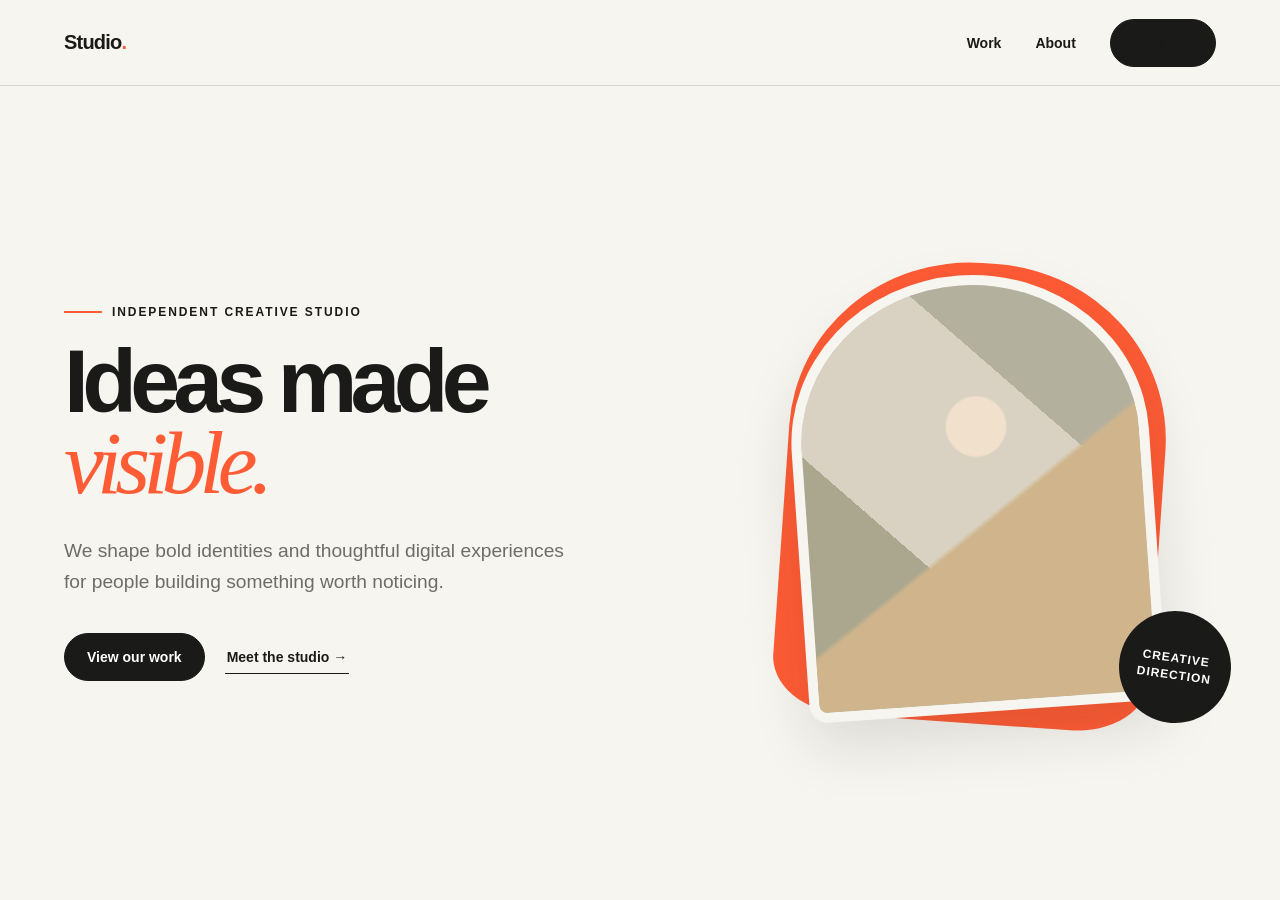
==== index.html @ 405381eb "Add Home Page" ====
<!DOCTYPE html>
<html lang="en">
<head>
  <meta charset="UTF-8" />
  <meta name="viewport" content="width=device-width, initial-scale=1.0" />
  <title>Studio — Your Brand</title>
  <meta name="description" content="A customizable website homepage." />
  <style>
    :root {
      --ink: #1a1a18;
      --paper: #f7f5ef;
      --accent: #ff5c35;
      --line: rgba(26, 26, 24, 0.14);
      --muted: #6d6c66;
    }

    * { box-sizing: border-box; }
    html { scroll-behavior: smooth; }
    body {
      margin: 0;
      font-family: Inter, ui-sans-serif, -apple-system, BlinkMacSystemFont, "Segoe UI", sans-serif;
      color: var(--ink);
      background: var(--paper);
    }

    nav {
      height: 86px;
      display: flex;
      align-items: center;
      justify-content: space-between;
      padding: 0 clamp(24px, 5vw, 72px);
      border-bottom: 1px solid var(--line);
    }

    .brand {
      color: var(--ink);
      text-decoration: none;
      font-size: 20px;
      font-weight: 800;
      letter-spacing: -0.04em;
    }

    .brand span { color: var(--accent); }

    .nav-links { display: flex; align-items: center; gap: 34px; }
    .nav-links a {
      color: var(--ink);
      text-decoration: none;
      font-size: 14px;
      font-weight: 700;
    }

    .button {
      display: inline-flex;
      align-items: center;
      justify-content: center;
      min-height: 48px;
      padding: 0 22px;
      border: 1px solid var(--ink);
      border-radius: 999px;
      background: var(--ink);
      color: white;
      text-decoration: none;
      font-size: 14px;
      font-weight: 800;
      transition: transform 180ms ease, background 180ms ease;
    }
    .button:hover { transform: translateY(-2px); background: var(--accent); border-color: var(--accent); }

    .hero {
      min-height: calc(100vh - 86px);
      display: grid;
      grid-template-columns: 1.1fr 0.9fr;
      align-items: center;
      gap: clamp(32px, 6vw, 90px);
      padding: 64px clamp(24px, 5vw, 72px);
      overflow: hidden;
    }

    .eyebrow {
      display: flex;
      align-items: center;
      gap: 10px;
      margin: 0 0 22px;
      text-transform: uppercase;
      letter-spacing: 0.16em;
      font-size: 12px;
      font-weight: 800;
    }
    .eyebrow::before { content: ""; width: 38px; height: 2px; background: var(--accent); }

    h1 {
      max-width: 760px;
      margin: 0;
      font-size: clamp(58px, 7vw, 112px);
      line-height: 0.91;
      letter-spacing: -0.075em;
    }
    h1 em { color: var(--accent); font-family: Georgia, serif; font-weight: 400; }

    .intro {
      max-width: 520px;
      margin: 32px 0 36px;
      color: var(--muted);
      font-size: clamp(17px, 1.5vw, 20px);
      line-height: 1.6;
    }

    .hero-actions { display: flex; align-items: center; gap: 20px; }
    .text-link {
      color: var(--ink);
      text-decoration: none;
      border-bottom: 1px solid var(--ink);
      font-size: 14px;
      font-weight: 800;
      padding: 8px 2px;
    }

    .visual {
      position: relative;
      min-height: 590px;
      display: grid;
      place-items: center;
    }

    .shape {
      position: absolute;
      width: 78%;
      aspect-ratio: 0.82;
      border-radius: 48% 48% 20% 20% / 38% 38% 12% 12%;
      background: var(--accent);
      transform: rotate(4deg);
    }

    .card {
      position: relative;
      width: 74%;
      aspect-ratio: 0.82;
      overflow: hidden;
      border: 10px solid var(--paper);
      border-radius: 50% 50% 18px 18px / 38% 38% 18px 18px;
      background: #ddd7ca;
      box-shadow: 0 24px 60px rgba(26, 26, 24, 0.12);
      transform: rotate(-4deg);
    }

    .card::before {
      content: "";
      position: absolute;
      inset: 0;
      background:
        radial-gradient(circle at 52% 34%, #f1e0cb 0 9%, transparent 9.5%),
        linear-gradient(145deg, transparent 55%, #d0b58c 56%),
        linear-gradient(45deg, #aaa78e 0 34%, #d9d2c2 34% 70%, #b3b09e 70%);
    }

    .badge {
      position: absolute;
      right: -3%;
      bottom: 11%;
      width: 112px;
      height: 112px;
      display: grid;
      place-items: center;
      border-radius: 50%;
      background: var(--ink);
      color: white;
      text-align: center;
      font-size: 12px;
      font-weight: 800;
      letter-spacing: 0.08em;
      line-height: 1.4;
      transform: rotate(8deg);
    }

    [contenteditable="true"]:focus {
      outline: 2px dashed var(--accent);
      outline-offset: 5px;
    }

    @media (max-width: 850px) {
      nav { height: 74px; }
      .nav-links a:not(.button) { display: none; }
      .hero {
        grid-template-columns: 1fr;
        min-height: auto;
        padding-top: 56px;
      }
      h1 { font-size: clamp(54px, 16vw, 82px); }
      .visual { min-height: 480px; }
      .shape { width: 68%; }
      .card { width: 64%; }
    }

    @media (max-width: 480px) {
      nav { padding-inline: 20px; }
      .nav-links { gap: 10px; }
      .nav-links .button { min-height: 42px; padding-inline: 16px; }
      .hero { padding-inline: 20px; }
      .hero-actions { align-items: flex-start; flex-direction: column; }
      .visual { min-height: 380px; }
      .shape { width: 82%; }
      .card { width: 76%; }
      .badge { width: 92px; height: 92px; right: 0; }
    }
  </style>
</head>
<body>
  <nav>
    <a class="brand" href="#" contenteditable="true">Studio<span>.</span></a>
    <div class="nav-links">
      <a href="#work">Work</a>
      <a href="#about">About</a>
      <a href="mailto:hello@example.com" class="button">Let’s talk</a>
    </div>
  </nav>

  <main class="hero">
    <section>
      <p class="eyebrow" contenteditable="true">Independent creative studio</p>
      <h1 contenteditable="true">Ideas made <em>visible.</em></h1>
      <p class="intro" contenteditable="true">We shape bold identities and thoughtful digital experiences for people building something worth noticing.</p>
      <div class="hero-actions">
        <a class="button" href="#work" contenteditable="true">View our work</a>
        <a class="text-link" href="#about" contenteditable="true">Meet the studio →</a>
      </div>
    </section>

    <section class="visual" aria-label="Creative artwork">
      <div class="shape"></div>
      <div class="card"></div>
      <div class="badge" contenteditable="true">CREATIVE<br />DIRECTION</div>
    </section>
  </main>
</body>
</html>
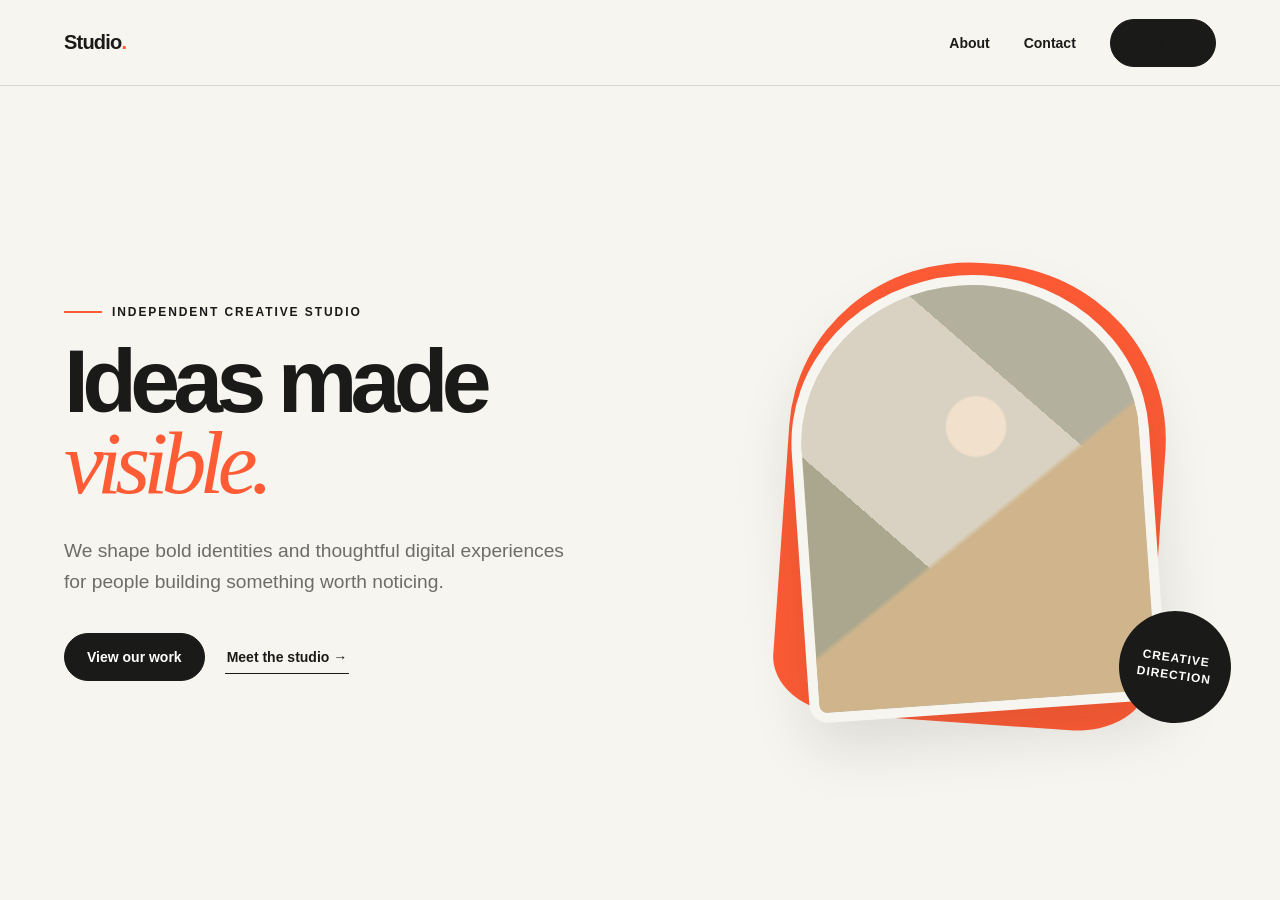
==== commit 2eb56da9: "Revised Home Page" ====
--- a/index.html
+++ b/index.html
@@ -207,10 +207,10 @@
 </head>
 <body>
   <nav>
-    <a class="brand" href="#" contenteditable="true">Studio<span>.</span></a>
+    <a class="brand" href="index.html" contenteditable="true">Studio<span>.</span></a>
     <div class="nav-links">
-      <a href="#work">Work</a>
-      <a href="#about">About</a>
+      <a href="about.html">About</a>
+      <a href="contact.html">Contact</a>
       <a href="mailto:hello@example.com" class="button">Let’s talk</a>
     </div>
   </nav>
@@ -221,8 +221,8 @@
       <h1 contenteditable="true">Ideas made <em>visible.</em></h1>
       <p class="intro" contenteditable="true">We shape bold identities and thoughtful digital experiences for people building something worth noticing.</p>
       <div class="hero-actions">
-        <a class="button" href="#work" contenteditable="true">View our work</a>
-        <a class="text-link" href="#about" contenteditable="true">Meet the studio →</a>
+        <a class="button" href="about.html" contenteditable="true">View our work</a>
+        <a class="text-link" href="contact.html" contenteditable="true">Meet the studio →</a>
       </div>
     </section>
 
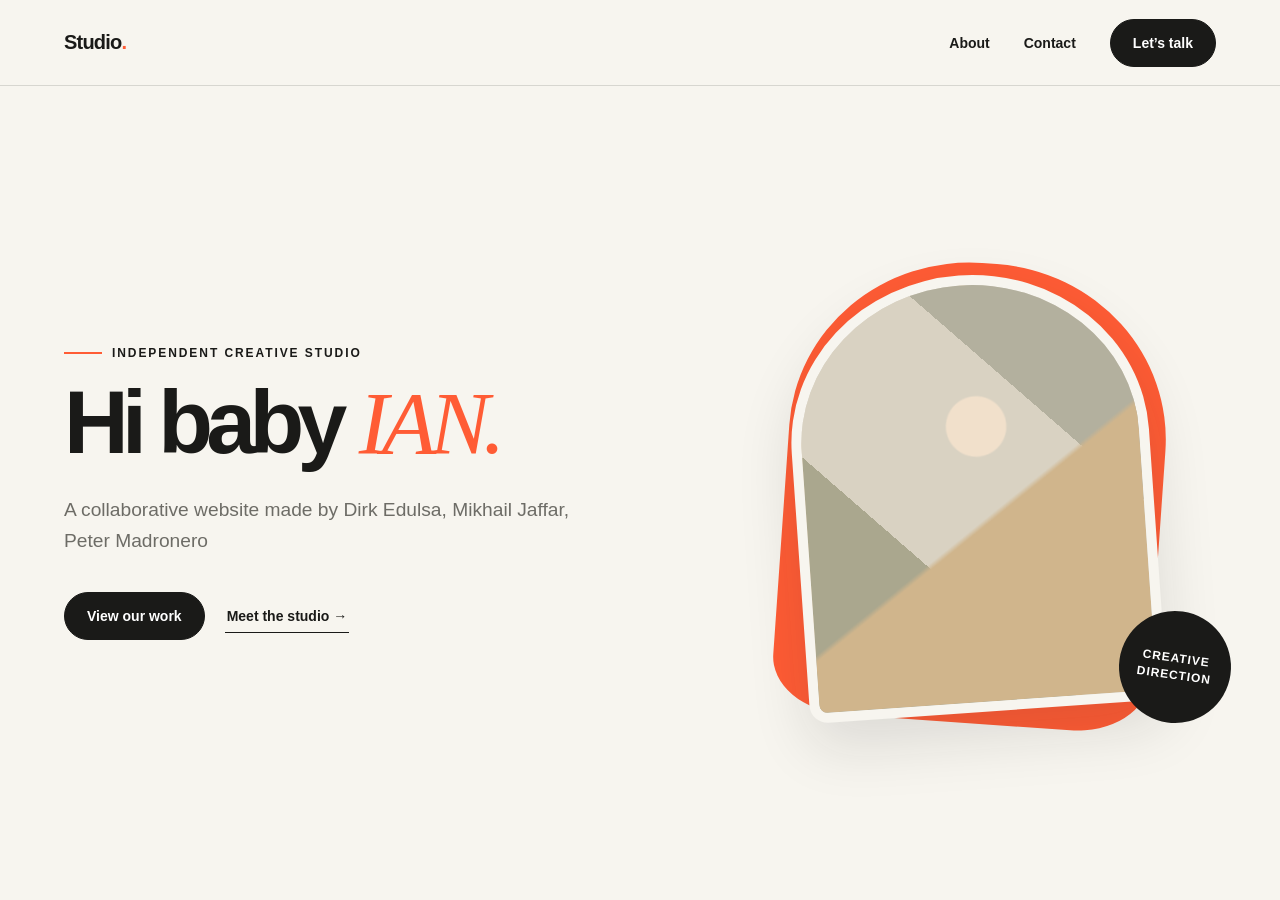
==== commit 24690912: "Revised 2.0 Homepage" ====
--- a/index.html
+++ b/index.html
@@ -5,230 +5,40 @@
   <meta name="viewport" content="width=device-width, initial-scale=1.0" />
   <title>Studio — Your Brand</title>
   <meta name="description" content="A customizable website homepage." />
-  <style>
-    :root {
-      --ink: #1a1a18;
-      --paper: #f7f5ef;
-      --accent: #ff5c35;
-      --line: rgba(26, 26, 24, 0.14);
-      --muted: #6d6c66;
-    }
-
-    * { box-sizing: border-box; }
-    html { scroll-behavior: smooth; }
-    body {
-      margin: 0;
-      font-family: Inter, ui-sans-serif, -apple-system, BlinkMacSystemFont, "Segoe UI", sans-serif;
-      color: var(--ink);
-      background: var(--paper);
-    }
-
-    nav {
-      height: 86px;
-      display: flex;
-      align-items: center;
-      justify-content: space-between;
-      padding: 0 clamp(24px, 5vw, 72px);
-      border-bottom: 1px solid var(--line);
-    }
-
-    .brand {
-      color: var(--ink);
-      text-decoration: none;
-      font-size: 20px;
-      font-weight: 800;
-      letter-spacing: -0.04em;
-    }
-
-    .brand span { color: var(--accent); }
-
-    .nav-links { display: flex; align-items: center; gap: 34px; }
-    .nav-links a {
-      color: var(--ink);
-      text-decoration: none;
-      font-size: 14px;
-      font-weight: 700;
-    }
-
-    .button {
-      display: inline-flex;
-      align-items: center;
-      justify-content: center;
-      min-height: 48px;
-      padding: 0 22px;
-      border: 1px solid var(--ink);
-      border-radius: 999px;
-      background: var(--ink);
-      color: white;
-      text-decoration: none;
-      font-size: 14px;
-      font-weight: 800;
-      transition: transform 180ms ease, background 180ms ease;
-    }
-    .button:hover { transform: translateY(-2px); background: var(--accent); border-color: var(--accent); }
-
-    .hero {
-      min-height: calc(100vh - 86px);
-      display: grid;
-      grid-template-columns: 1.1fr 0.9fr;
-      align-items: center;
-      gap: clamp(32px, 6vw, 90px);
-      padding: 64px clamp(24px, 5vw, 72px);
-      overflow: hidden;
-    }
-
-    .eyebrow {
-      display: flex;
-      align-items: center;
-      gap: 10px;
-      margin: 0 0 22px;
-      text-transform: uppercase;
-      letter-spacing: 0.16em;
-      font-size: 12px;
-      font-weight: 800;
-    }
-    .eyebrow::before { content: ""; width: 38px; height: 2px; background: var(--accent); }
-
-    h1 {
-      max-width: 760px;
-      margin: 0;
-      font-size: clamp(58px, 7vw, 112px);
-      line-height: 0.91;
-      letter-spacing: -0.075em;
-    }
-    h1 em { color: var(--accent); font-family: Georgia, serif; font-weight: 400; }
-
-    .intro {
-      max-width: 520px;
-      margin: 32px 0 36px;
-      color: var(--muted);
-      font-size: clamp(17px, 1.5vw, 20px);
-      line-height: 1.6;
-    }
-
-    .hero-actions { display: flex; align-items: center; gap: 20px; }
-    .text-link {
-      color: var(--ink);
-      text-decoration: none;
-      border-bottom: 1px solid var(--ink);
-      font-size: 14px;
-      font-weight: 800;
-      padding: 8px 2px;
-    }
-
-    .visual {
-      position: relative;
-      min-height: 590px;
-      display: grid;
-      place-items: center;
-    }
-
-    .shape {
-      position: absolute;
-      width: 78%;
-      aspect-ratio: 0.82;
-      border-radius: 48% 48% 20% 20% / 38% 38% 12% 12%;
-      background: var(--accent);
-      transform: rotate(4deg);
-    }
-
-    .card {
-      position: relative;
-      width: 74%;
-      aspect-ratio: 0.82;
-      overflow: hidden;
-      border: 10px solid var(--paper);
-      border-radius: 50% 50% 18px 18px / 38% 38% 18px 18px;
-      background: #ddd7ca;
-      box-shadow: 0 24px 60px rgba(26, 26, 24, 0.12);
-      transform: rotate(-4deg);
-    }
-
-    .card::before {
-      content: "";
-      position: absolute;
-      inset: 0;
-      background:
-        radial-gradient(circle at 52% 34%, #f1e0cb 0 9%, transparent 9.5%),
-        linear-gradient(145deg, transparent 55%, #d0b58c 56%),
-        linear-gradient(45deg, #aaa78e 0 34%, #d9d2c2 34% 70%, #b3b09e 70%);
-    }
-
-    .badge {
-      position: absolute;
-      right: -3%;
-      bottom: 11%;
-      width: 112px;
-      height: 112px;
-      display: grid;
-      place-items: center;
-      border-radius: 50%;
-      background: var(--ink);
-      color: white;
-      text-align: center;
-      font-size: 12px;
-      font-weight: 800;
-      letter-spacing: 0.08em;
-      line-height: 1.4;
-      transform: rotate(8deg);
-    }
-
-    [contenteditable="true"]:focus {
-      outline: 2px dashed var(--accent);
-      outline-offset: 5px;
-    }
-
-    @media (max-width: 850px) {
-      nav { height: 74px; }
-      .nav-links a:not(.button) { display: none; }
-      .hero {
-        grid-template-columns: 1fr;
-        min-height: auto;
-        padding-top: 56px;
-      }
-      h1 { font-size: clamp(54px, 16vw, 82px); }
-      .visual { min-height: 480px; }
-      .shape { width: 68%; }
-      .card { width: 64%; }
-    }
-
-    @media (max-width: 480px) {
-      nav { padding-inline: 20px; }
-      .nav-links { gap: 10px; }
-      .nav-links .button { min-height: 42px; padding-inline: 16px; }
-      .hero { padding-inline: 20px; }
-      .hero-actions { align-items: flex-start; flex-direction: column; }
-      .visual { min-height: 380px; }
-      .shape { width: 82%; }
-      .card { width: 76%; }
-      .badge { width: 92px; height: 92px; right: 0; }
-    }
-  </style>
+  <link rel="stylesheet" href="style.css" />
 </head>
 <body>
+  <!-- ===== NAVIGATION ===== -->
+  <!-- No contenteditable on any link: editable links won't navigate when clicked -->
   <nav>
-    <a class="brand" href="index.html" contenteditable="true">Studio<span>.</span></a>
+    <a class="brand" href="index.html">Studio<span>.</span></a>
     <div class="nav-links">
       <a href="about.html">About</a>
       <a href="contact.html">Contact</a>
-      <a href="mailto:hello@example.com" class="button">Let’s talk</a>
+      <!-- Changed from mailto: to contact.html, so on phones (where the text
+           links above are hidden) visitors can still reach the contact page -->
+      <a href="contact.html" class="button">Let’s talk</a>
     </div>
   </nav>
 
   <main class="hero">
     <section>
+      <!-- Plain text can stay editable; only links need it removed -->
       <p class="eyebrow" contenteditable="true">Independent creative studio</p>
-      <h1 contenteditable="true">Ideas made <em>visible.</em></h1>
-      <p class="intro" contenteditable="true">We shape bold identities and thoughtful digital experiences for people building something worth noticing.</p>
+      <h1 contenteditable="true">Hi baby <em>IAN.</em></h1>
+      <p class="intro" contenteditable="true">A collaborative website made by Dirk Edulsa, Mikhail Jaffar, Peter Madronero</p>
+
       <div class="hero-actions">
-        <a class="button" href="about.html" contenteditable="true">View our work</a>
-        <a class="text-link" href="contact.html" contenteditable="true">Meet the studio →</a>
+        <!-- contenteditable removed from both links so they navigate properly -->
+        <a class="button" href="about.html">View our work</a>
+        <a class="text-link" href="contact.html">Meet the studio →</a>
       </div>
     </section>
 
     <section class="visual" aria-label="Creative artwork">
       <div class="shape"></div>
       <div class="card"></div>
+      <!-- A badge is not a link, so contenteditable is fine here -->
       <div class="badge" contenteditable="true">CREATIVE<br />DIRECTION</div>
     </section>
   </main>
--- a/style.css
+++ b/style.css
@@ -0,0 +1,223 @@
+/* ============================================================
+   style.css — shared by index.html, about.html, contact.html
+   Only ONE person (the owner) should edit this file, to avoid
+   merge conflicts. Teammates: put page-only tweaks in a <style>
+   tag inside your own page instead.
+   ============================================================ */
+
+/* ---------- Design tokens (change colors here, everywhere updates) ---------- */
+:root {
+  --ink: #1a1a18;                    /* main text color */
+  --paper: #f7f5ef;                  /* page background */
+  --accent: #ff5c35;                 /* highlight color */
+  --line: rgba(26, 26, 24, 0.14);    /* thin divider lines */
+  --muted: #6d6c66;                  /* softer secondary text */
+}
+
+/* ---------- Basic reset ---------- */
+* { box-sizing: border-box; }
+html { scroll-behavior: smooth; }
+body {
+  margin: 0;
+  font-family: Inter, ui-sans-serif, -apple-system, BlinkMacSystemFont, "Segoe UI", sans-serif;
+  color: var(--ink);
+  background: var(--paper);
+}
+
+/* ---------- Navigation bar (identical on every page) ---------- */
+nav {
+  height: 86px;
+  display: flex;
+  align-items: center;
+  justify-content: space-between;
+  padding: 0 clamp(24px, 5vw, 72px);
+  border-bottom: 1px solid var(--line);
+}
+
+.brand {
+  color: var(--ink);
+  text-decoration: none;
+  font-size: 20px;
+  font-weight: 800;
+  letter-spacing: -0.04em;
+}
+.brand span { color: var(--accent); }
+
+.nav-links { display: flex; align-items: center; gap: 34px; }
+.nav-links a {
+  color: var(--ink);
+  text-decoration: none;
+  font-size: 14px;
+  font-weight: 700;
+}
+
+/* NEW: highlights the link of the page you are currently on */
+.nav-links a.active { color: var(--accent); }
+
+/* ---------- Buttons ---------- */
+.button {
+  display: inline-flex;
+  align-items: center;
+  justify-content: center;
+  min-height: 48px;
+  padding: 0 22px;
+  border: 1px solid var(--ink);
+  border-radius: 999px;
+  background: var(--ink);
+  color: white;
+  text-decoration: none;
+  font-size: 14px;
+  font-weight: 800;
+  transition: transform 180ms ease, background 180ms ease;
+}
+/* FIX: ".nav-links a" above would turn the nav button's text dark
+   (dark on dark). This rule forces it back to white. */
+.nav-links a.button { color: white; }
+.button:hover {
+  transform: translateY(-2px);
+  background: var(--accent);
+  border-color: var(--accent);
+}
+
+/* ---------- Homepage hero section ---------- */
+.hero {
+  min-height: calc(100vh - 86px);
+  display: grid;
+  grid-template-columns: 1.1fr 0.9fr;
+  align-items: center;
+  gap: clamp(32px, 6vw, 90px);
+  padding: 64px clamp(24px, 5vw, 72px);
+  overflow: hidden;
+}
+
+.eyebrow {
+  display: flex;
+  align-items: center;
+  gap: 10px;
+  margin: 0 0 22px;
+  text-transform: uppercase;
+  letter-spacing: 0.16em;
+  font-size: 12px;
+  font-weight: 800;
+}
+.eyebrow::before { content: ""; width: 38px; height: 2px; background: var(--accent); }
+
+h1 {
+  max-width: 760px;
+  margin: 0;
+  font-size: clamp(58px, 7vw, 112px);
+  line-height: 0.91;
+  letter-spacing: -0.075em;
+}
+h1 em { color: var(--accent); font-family: Georgia, serif; font-weight: 400; }
+
+.intro {
+  max-width: 520px;
+  margin: 32px 0 36px;
+  color: var(--muted);
+  font-size: clamp(17px, 1.5vw, 20px);
+  line-height: 1.6;
+}
+
+.hero-actions { display: flex; align-items: center; gap: 20px; }
+.text-link {
+  color: var(--ink);
+  text-decoration: none;
+  border-bottom: 1px solid var(--ink);
+  font-size: 14px;
+  font-weight: 800;
+  padding: 8px 2px;
+}
+
+/* ---------- Hero artwork ---------- */
+.visual {
+  position: relative;
+  min-height: 590px;
+  display: grid;
+  place-items: center;
+}
+.shape {
+  position: absolute;
+  width: 78%;
+  aspect-ratio: 0.82;
+  border-radius: 48% 48% 20% 20% / 38% 38% 12% 12%;
+  background: var(--accent);
+  transform: rotate(4deg);
+}
+.card {
+  position: relative;
+  width: 74%;
+  aspect-ratio: 0.82;
+  overflow: hidden;
+  border: 10px solid var(--paper);
+  border-radius: 50% 50% 18px 18px / 38% 38% 18px 18px;
+  background: #ddd7ca;
+  box-shadow: 0 24px 60px rgba(26, 26, 24, 0.12);
+  transform: rotate(-4deg);
+}
+.card::before {
+  content: "";
+  position: absolute;
+  inset: 0;
+  background:
+    radial-gradient(circle at 52% 34%, #f1e0cb 0 9%, transparent 9.5%),
+    linear-gradient(145deg, transparent 55%, #d0b58c 56%),
+    linear-gradient(45deg, #aaa78e 0 34%, #d9d2c2 34% 70%, #b3b09e 70%);
+}
+.badge {
+  position: absolute;
+  right: -3%;
+  bottom: 11%;
+  width: 112px;
+  height: 112px;
+  display: grid;
+  place-items: center;
+  border-radius: 50%;
+  background: var(--ink);
+  color: white;
+  text-align: center;
+  font-size: 12px;
+  font-weight: 800;
+  letter-spacing: 0.08em;
+  line-height: 1.4;
+  transform: rotate(8deg);
+}
+
+/* ---------- NEW: generic layout for inner pages (about, contact) ---------- */
+.page {
+  max-width: 900px;
+  margin: 0 auto;
+  padding: 64px clamp(24px, 5vw, 72px);
+}
+.page h1 { font-size: clamp(40px, 6vw, 72px); }
+.page p  { color: var(--muted); line-height: 1.7; font-size: 18px; }
+
+/* ---------- Editing hint (only affects contenteditable text) ---------- */
+[contenteditable="true"]:focus {
+  outline: 2px dashed var(--accent);
+  outline-offset: 5px;
+}
+
+/* ---------- Responsive: tablets ---------- */
+@media (max-width: 850px) {
+  nav { height: 74px; }
+  .nav-links a:not(.button) { display: none; }  /* hides text links on small screens */
+  .hero { grid-template-columns: 1fr; min-height: auto; padding-top: 56px; }
+  h1 { font-size: clamp(54px, 16vw, 82px); }
+  .visual { min-height: 480px; }
+  .shape { width: 68%; }
+  .card { width: 64%; }
+}
+
+/* ---------- Responsive: phones ---------- */
+@media (max-width: 480px) {
+  nav { padding-inline: 20px; }
+  .nav-links { gap: 10px; }
+  .nav-links .button { min-height: 42px; padding-inline: 16px; }
+  .hero { padding-inline: 20px; }
+  .hero-actions { align-items: flex-start; flex-direction: column; }
+  .visual { min-height: 380px; }
+  .shape { width: 82%; }
+  .card { width: 76%; }
+  .badge { width: 92px; height: 92px; right: 0; }
+  }
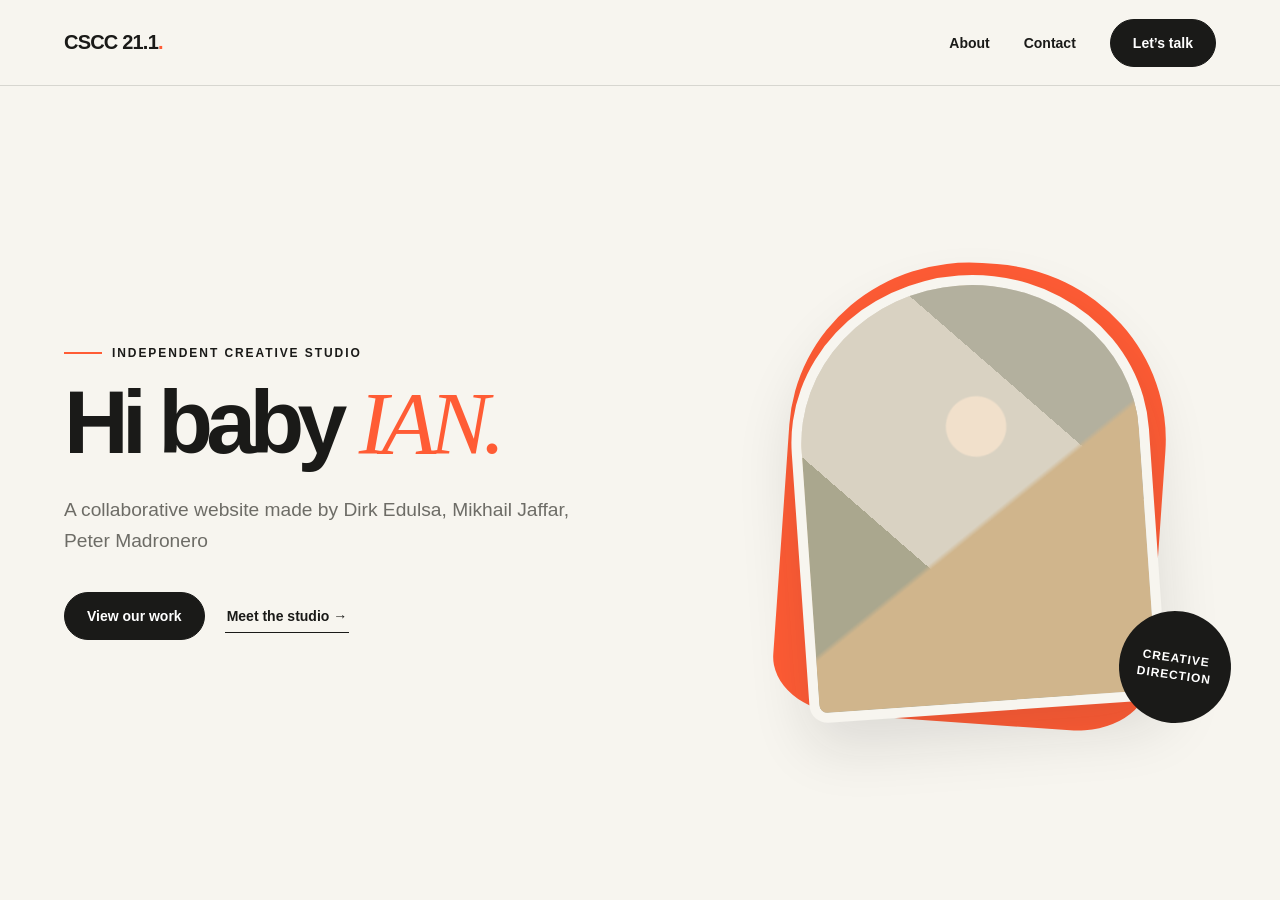
==== commit 34f8d61a: "asgas" ====
--- a/index.html
+++ b/index.html
@@ -3,7 +3,7 @@
 <head>
   <meta charset="UTF-8" />
   <meta name="viewport" content="width=device-width, initial-scale=1.0" />
-  <title>Studio — Your Brand</title>
+  <title>CSCC 21.1 — Your Brand</title>
   <meta name="description" content="A customizable website homepage." />
   <link rel="stylesheet" href="style.css" />
 </head>
@@ -11,7 +11,7 @@
   <!-- ===== NAVIGATION ===== -->
   <!-- No contenteditable on any link: editable links won't navigate when clicked -->
   <nav>
-    <a class="brand" href="index.html">Studio<span>.</span></a>
+    <a class="brand" href="index.html">CSCC 21.1<span>.</span></a>
     <div class="nav-links">
       <a href="about.html">About</a>
       <a href="contact.html">Contact</a>
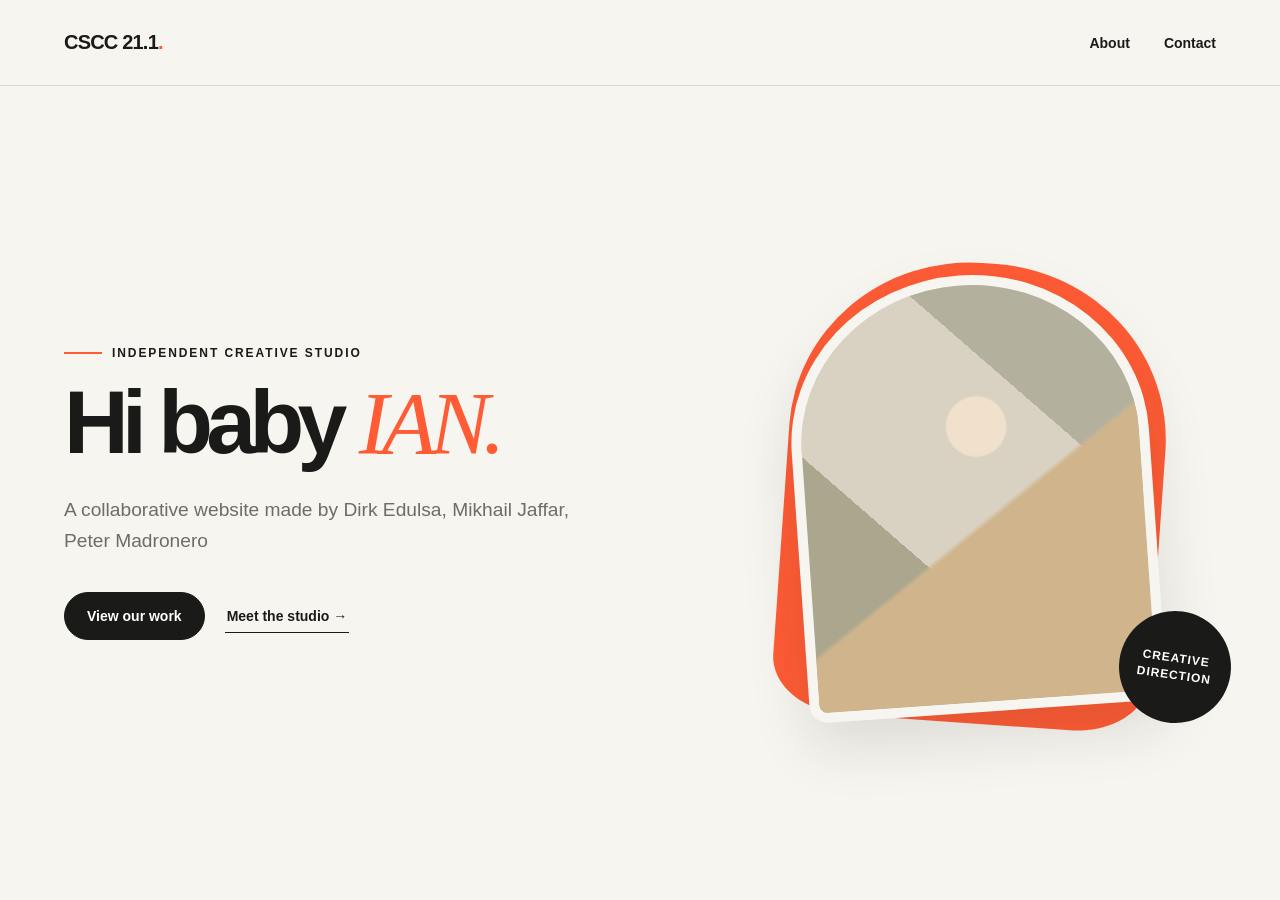
==== commit 5ccaeefb: "roeaiuhgsa" ====
--- a/index.html
+++ b/index.html
@@ -15,9 +15,6 @@
     <div class="nav-links">
       <a href="about.html">About</a>
       <a href="contact.html">Contact</a>
-      <!-- Changed from mailto: to contact.html, so on phones (where the text
-           links above are hidden) visitors can still reach the contact page -->
-      <a href="contact.html" class="button">Let’s talk</a>
     </div>
   </nav>
 
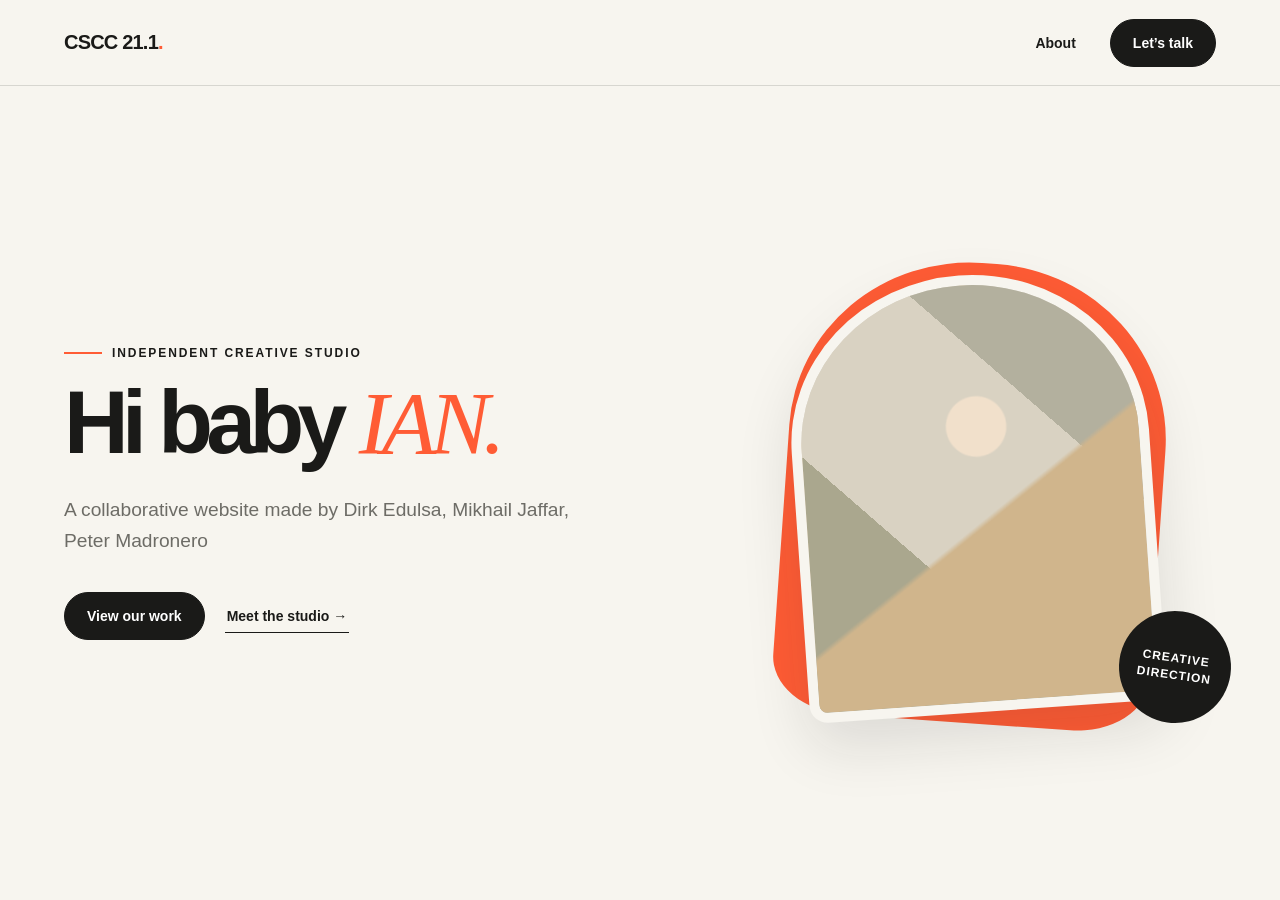
==== commit ee283b2e: "aiughandg" ====
--- a/index.html
+++ b/index.html
@@ -14,7 +14,7 @@
     <a class="brand" href="index.html">CSCC 21.1<span>.</span></a>
     <div class="nav-links">
       <a href="about.html">About</a>
-      <a href="contact.html">Contact</a>
+      <a href="contact.html" class="button">Let’s talk</a>
     </div>
   </nav>
 
